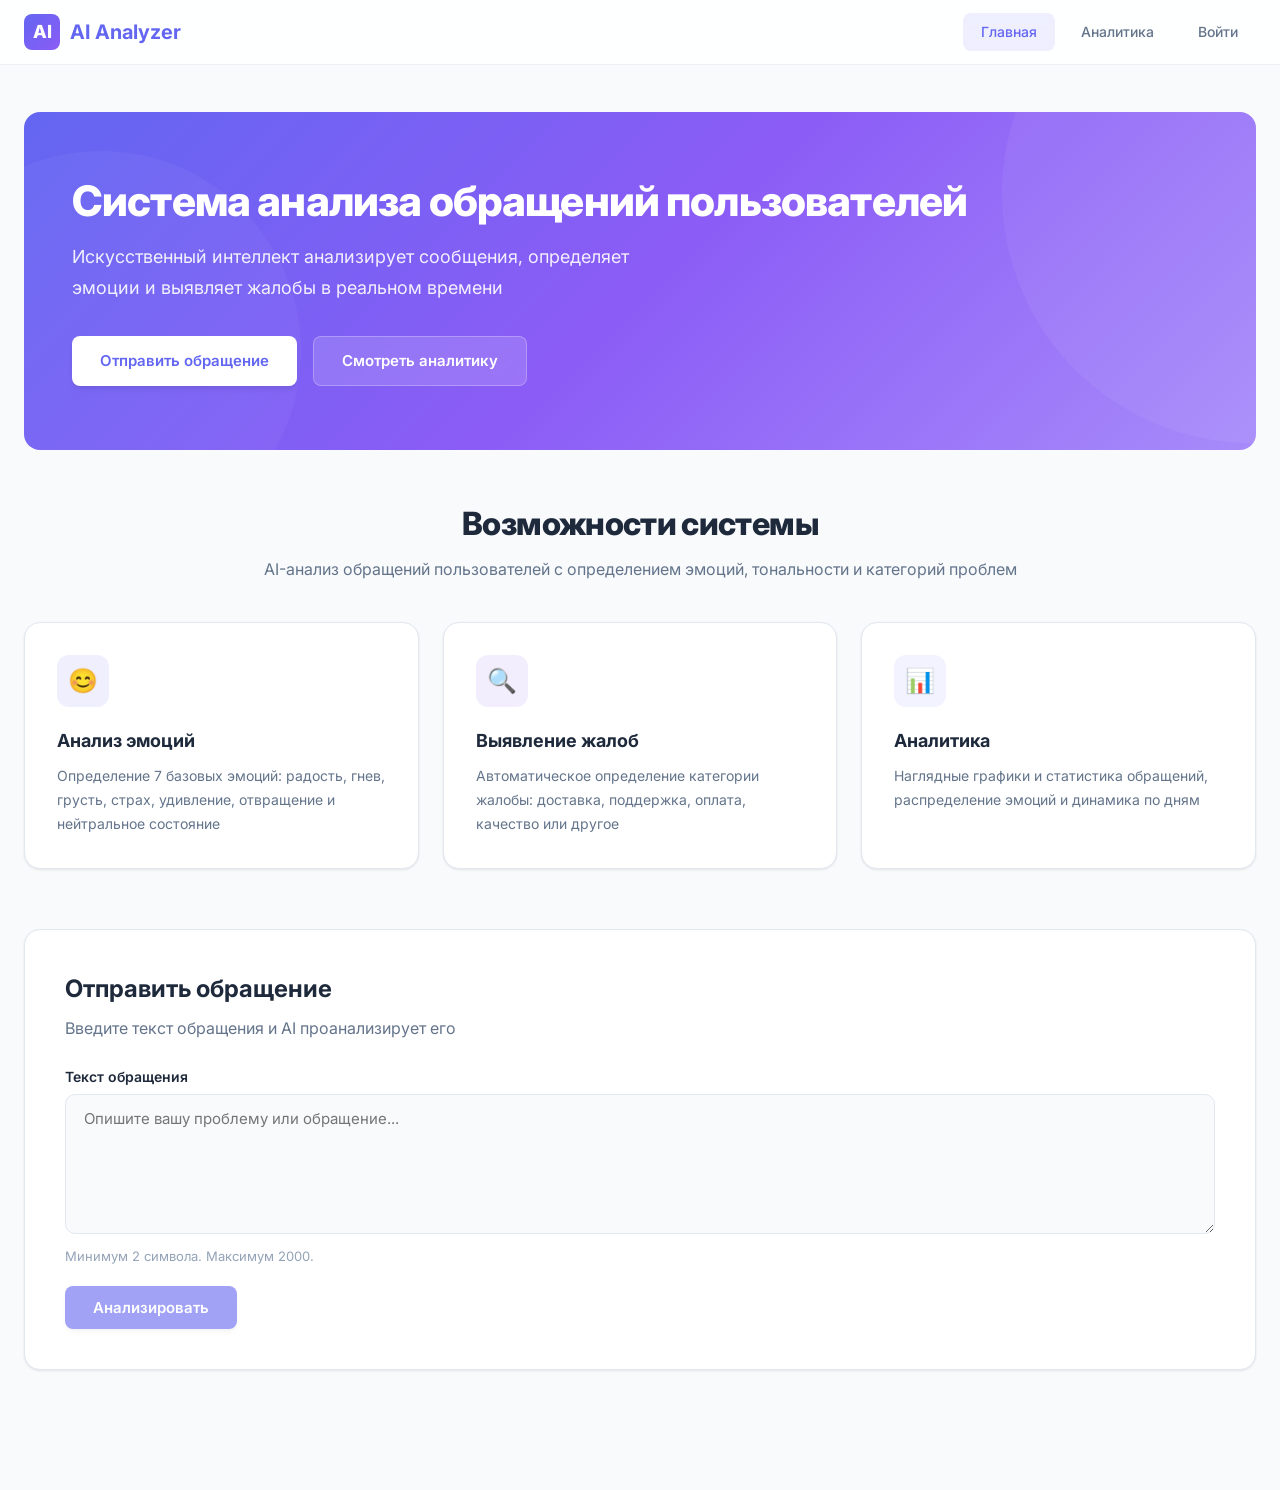
==== index.html @ b8510c82 "update" ====
<!DOCTYPE html>
<html lang="ru">
<head>
    <meta charset="UTF-8">
    <meta name="viewport" content="width=device-width, initial-scale=1.0">
    <title>AI Analyzer - Система анализа обращений</title>
    <link rel="stylesheet" href="css/style.css">
</head>
<body>
    <!-- Header -->
    <header class="header" id="header">
        <div class="header-inner">
            <a href="/" class="logo">
                <span class="logo-icon">AI</span>
                AI Analyzer
            </a>
            <nav class="nav">
                <a href="/" class="nav-link active">Главная</a>
                <a href="/dashboard.html" class="nav-link">Аналитика</a>
                <div class="nav-user" id="navUser">
                    <a href="/auth.html" class="nav-link" id="authLink">Войти</a>
                    <div class="profile-trigger" id="profileTrigger" onclick="toggleProfileDropdown(event)">
                        <span class="user-avatar">U</span>
                        <span class="user-name">User</span>
                        <svg class="chevron-down" width="14" height="14" viewBox="0 0 24 24" fill="none" stroke="currentColor" stroke-width="2"><polyline points="6 9 12 15 18 9"/></svg>
                    </div>
                    <div class="profile-dropdown" id="profileDropdown">
                        <div class="dropdown-header">
                            <span class="dropdown-avatar">U</span>
                            <div class="dropdown-user-info">
                                <span class="dropdown-username" id="dropdownUsername">User</span>
                                <span class="dropdown-email" id="dropdownEmail">user@mail.com</span>
                            </div>
                        </div>
                        <div class="dropdown-divider"></div>
                        <a href="/profile.html" class="dropdown-item">
                            <svg width="16" height="16" viewBox="0 0 24 24" fill="none" stroke="currentColor" stroke-width="2"><path d="M20 21v-2a4 4 0 0 0-4-4H8a4 4 0 0 0-4 4v2"/><circle cx="12" cy="7" r="4"/></svg>
                            Профиль
                        </a>
                        <a href="/profile.html" class="dropdown-item">
                            <svg width="16" height="16" viewBox="0 0 24 24" fill="none" stroke="currentColor" stroke-width="2"><circle cx="12" cy="12" r="3"/><path d="M19.4 15a1.65 1.65 0 0 0 .33 1.82l.06.06a2 2 0 0 1 0 2.83 2 2 0 0 1-2.83 0l-.06-.06a1.65 1.65 0 0 0-1.82-.33 1.65 1.65 0 0 0-1 1.51V21a2 2 0 0 1-2 2 2 2 0 0 1-2-2v-.09A1.65 1.65 0 0 0 9 19.4a1.65 1.65 0 0 0-1.82.33l-.06.06a2 2 0 0 1-2.83 0 2 2 0 0 1 0-2.83l.06-.06A1.65 1.65 0 0 0 4.68 15a1.65 1.65 0 0 0-1.51-1H3a2 2 0 0 1-2-2 2 2 0 0 1 2-2h.09A1.65 1.65 0 0 0 4.6 9a1.65 1.65 0 0 0-.33-1.82l-.06-.06a2 2 0 0 1 0-2.83 2 2 0 0 1 2.83 0l.06.06A1.65 1.65 0 0 0 9 4.68a1.65 1.65 0 0 0 1-1.51V3a2 2 0 0 1 2-2 2 2 0 0 1 2 2v.09a1.65 1.65 0 0 0 1 1.51 1.65 1.65 0 0 0 1.82-.33l.06-.06a2 2 0 0 1 2.83 0 2 2 0 0 1 0 2.83l-.06.06a1.65 1.65 0 0 0-.33 1.82V9a1.65 1.65 0 0 0 1.51 1H21a2 2 0 0 1 2 2 2 2 0 0 1-2 2h-.09a1.65 1.65 0 0 0-1.51 1z"/></svg>
                            Настройки аккаунта
                        </a>
                        <a href="/profile.html#password" class="dropdown-item">
                            <svg width="16" height="16" viewBox="0 0 24 24" fill="none" stroke="currentColor" stroke-width="2"><rect x="3" y="11" width="18" height="11" rx="2" ry="2"/><path d="M7 11V7a5 5 0 0 1 10 0v4"/></svg>
                            Сменить пароль
                        </a>
                        <div class="dropdown-divider"></div>
                        <button class="dropdown-item dropdown-logout" onclick="handleLogout()">
                            <svg width="16" height="16" viewBox="0 0 24 24" fill="none" stroke="currentColor" stroke-width="2"><path d="M9 21H5a2 2 0 0 1-2-2V5a2 2 0 0 1 2-2h4"/><polyline points="16 17 21 12 16 7"/><line x1="21" y1="12" x2="9" y2="12"/></svg>
                            Выйти
                        </button>
                    </div>
                </div>
            </nav>
        </div>
    </header>

    <!-- Main Content -->
    <main class="main-content">
        <div class="section" style="padding-top: 48px;">
            <!-- Hero -->
            <section class="hero">
                <div class="hero-content">
                    <h1>Система анализа обращений пользователей</h1>
                    <p>Искусственный интеллект анализирует сообщения, определяет эмоции и выявляет жалобы в реальном времени</p>
                    <div class="hero-buttons">
                        <a href="#analyze" class="btn btn-primary">Отправить обращение</a>
                        <a href="/dashboard.html" class="btn btn-secondary">Смотреть аналитику</a>
                    </div>
                </div>
            </section>

            <!-- Features -->
            <div class="section-title">
                <h2>Возможности системы</h2>
                <p>AI-анализ обращений пользователей с определением эмоций, тональности и категорий проблем</p>
            </div>

            <div class="feature-grid">
                <div class="feature-card">
                    <div class="feature-icon blue">😊</div>
                    <h3>Анализ эмоций</h3>
                    <p>Определение 7 базовых эмоций: радость, гнев, грусть, страх, удивление, отвращение и нейтральное состояние</p>
                </div>
                <div class="feature-card">
                    <div class="feature-icon purple">🔍</div>
                    <h3>Выявление жалоб</h3>
                    <p>Автоматическое определение категории жалобы: доставка, поддержка, оплата, качество или другое</p>
                </div>
                <div class="feature-card">
                    <div class="feature-icon indigo">📊</div>
                    <h3>Аналитика</h3>
                    <p>Наглядные графики и статистика обращений, распределение эмоций и динамика по дням</p>
                </div>
            </div>

            <!-- Analyze Form -->
            <section class="form-section" id="analyze">
                <h2>Отправить обращение</h2>
                <p>Введите текст обращения и AI проанализирует его</p>

                <div class="form-group">
                    <label for="messageText">Текст обращения</label>
                    <textarea id="messageText" placeholder="Опишите вашу проблему или обращение..." maxlength="2000"></textarea>
                    <div class="form-hint">Минимум 2 символа. Максимум 2000.</div>
                </div>

                <button class="btn btn-accent" id="analyzeBtn" onclick="handleAnalyze()">
                    <span class="btn-text">Анализировать</span>
                    <span class="spinner" style="display:none"></span>
                </button>

                <!-- Result -->
                <div class="analysis-result" id="analysisResult">
                    <h3 style="margin-top: 28px; margin-bottom: 16px; font-size: 18px;">Результат анализа</h3>
                    <div class="result-grid" id="resultGrid">
                        <div class="result-item">
                            <div class="label">Эмоция</div>
                            <div class="value" id="resultEmotion">—</div>
                        </div>
                        <div class="result-item">
                            <div class="label">Тональность</div>
                            <div class="value" id="resultSentiment">—</div>
                        </div>
                        <div class="result-item">
                            <div class="label">Вероятность</div>
                            <div class="value" id="resultScore">—</div>
                        </div>
                        <div class="result-item">
                            <div class="label">Категория</div>
                            <div class="value" id="resultCategory">—</div>
                        </div>
                    </div>
                </div>
            </section>
        </div>
    </main>

    <!-- Toast Container -->
    <div class="toast-container" id="toastContainer"></div>

    <script src="js/api.js"></script>
    <script src="js/main.js"></script>
</body>
</html>
---- css/style.css ----
@import url('https://fonts.googleapis.com/css2?family=Inter:wght@300;400;500;600;700;800&display=swap');

[data-theme="dark"] {
    --primary: #818CF8;
    --primary-light: #A5B4FC;
    --primary-dark: #6366F1;
    --secondary: #A78BFA;
    --accent: #C4B5FD;
    --bg: #0F172A;
    --bg-card: #1E293B;
    --text: #F1F5F9;
    --text-secondary: #94A3B8;
    --text-light: #64748B;
    --border: #334155;
    --shadow: 0 1px 3px rgba(0,0,0,0.3), 0 1px 2px rgba(0,0,0,0.2);
    --shadow-md: 0 4px 6px -1px rgba(0,0,0,0.4), 0 2px 4px -1px rgba(0,0,0,0.3);
    --shadow-lg: 0 10px 15px -3px rgba(0,0,0,0.4), 0 4px 6px -2px rgba(0,0,0,0.3);
    --shadow-xl: 0 20px 25px -5px rgba(0,0,0,0.5), 0 10px 10px -5px rgba(0,0,0,0.4);
}

[data-theme="dark"] .header {
    background: rgba(15,23,42,0.85);
    border-bottom-color: rgba(51,65,85,0.6);
}

[data-theme="dark"] textarea, [data-theme="dark"] input {
    background: #0F172A;
    color: #F1F5F9;
}

[data-theme="dark"] textarea:focus, [data-theme="dark"] input:focus {
    background: #1E293B;
}

[data-theme="dark"] .feature-card,
[data-theme="dark"] .form-section {
    background: var(--bg-card);
}

[data-theme="dark"] .profile-dropdown {
    background: #1E293B;
    box-shadow: 0 10px 40px rgba(0,0,0,0.4), 0 0 0 1px rgba(51,65,85,0.6);
}

:root {
    --primary: #6366F1;
    --primary-light: #818CF8;
    --primary-dark: #4F46E5;
    --secondary: #8B5CF6;
    --accent: #A78BFA;
    --bg: #F8FAFC;
    --bg-card: #FFFFFF;
    --text: #1E293B;
    --text-secondary: #64748B;
    --text-light: #94A3B8;
    --border: #E2E8F0;
    --shadow: 0 1px 3px rgba(0,0,0,0.06), 0 1px 2px rgba(0,0,0,0.04);
    --shadow-md: 0 4px 6px -1px rgba(0,0,0,0.07), 0 2px 4px -1px rgba(0,0,0,0.04);
    --shadow-lg: 0 10px 15px -3px rgba(0,0,0,0.08), 0 4px 6px -2px rgba(0,0,0,0.04);
    --shadow-xl: 0 20px 25px -5px rgba(0,0,0,0.1), 0 10px 10px -5px rgba(0,0,0,0.04);
    --radius: 16px;
    --radius-sm: 10px;
    --radius-xs: 8px;
    --transition: 0.3s cubic-bezier(0.4, 0, 0.2, 1);
}

*, *::before, *::after {
    margin: 0;
    padding: 0;
    box-sizing: border-box;
}

html {
    scroll-behavior: smooth;
}

body {
    font-family: 'Inter', -apple-system, BlinkMacSystemFont, sans-serif;
    background: var(--bg);
    color: var(--text);
    line-height: 1.6;
    -webkit-font-smoothing: antialiased;
    min-height: 100vh;
}

a {
    text-decoration: none;
    color: inherit;
}

img {
    max-width: 100%;
    display: block;
}

/* Header */
.header {
    position: fixed;
    top: 0;
    left: 0;
    right: 0;
    z-index: 1000;
    background: rgba(255,255,255,0.85);
    backdrop-filter: blur(20px);
    -webkit-backdrop-filter: blur(20px);
    border-bottom: 1px solid rgba(226,232,240,0.6);
    transition: var(--transition);
}

.header.scrolled {
    box-shadow: var(--shadow-md);
}

.header-inner {
    max-width: 1280px;
    margin: 0 auto;
    padding: 0 24px;
    display: flex;
    align-items: center;
    justify-content: space-between;
    height: 64px;
}

.logo {
    display: flex;
    align-items: center;
    gap: 10px;
    font-weight: 700;
    font-size: 20px;
    color: var(--primary);
}

.logo-icon {
    width: 36px;
    height: 36px;
    background: linear-gradient(135deg, var(--primary), var(--secondary));
    border-radius: var(--radius-xs);
    display: flex;
    align-items: center;
    justify-content: center;
    color: white;
    font-size: 18px;
    font-weight: 800;
}

.nav {
    display: flex;
    align-items: center;
    gap: 8px;
}

.nav-link {
    padding: 8px 18px;
    border-radius: var(--radius-xs);
    font-size: 14px;
    font-weight: 500;
    color: var(--text-secondary);
    transition: var(--transition);
    cursor: pointer;
    border: none;
    background: none;
}

.nav-link:hover {
    color: var(--text);
    background: rgba(99,102,241,0.06);
}

.nav-link.active {
    color: var(--primary);
    background: rgba(99,102,241,0.1);
}

.nav-user {
    display: flex;
    align-items: center;
    gap: 12px;
    position: relative;
}

/* Profile Trigger */
.profile-trigger {
    display: none;
    align-items: center;
    gap: 8px;
    padding: 4px 12px 4px 4px;
    border-radius: 100px;
    cursor: pointer;
    transition: var(--transition);
    border: 1px solid transparent;
    background: none;
}

.profile-trigger:hover {
    background: rgba(99,102,241,0.06);
    border-color: var(--border);
}

.user-avatar {
    width: 32px;
    height: 32px;
    border-radius: 50%;
    background: linear-gradient(135deg, var(--primary), var(--secondary));
    color: white;
    display: flex;
    align-items: center;
    justify-content: center;
    font-size: 13px;
    font-weight: 700;
    flex-shrink: 0;
    letter-spacing: 0;
}

.user-name {
    font-size: 13px;
    font-weight: 600;
    color: var(--text);
    max-width: 100px;
    overflow: hidden;
    text-overflow: ellipsis;
    white-space: nowrap;
}

.chevron-down {
    color: var(--text-light);
    transition: transform 0.25s ease;
    flex-shrink: 0;
}

.profile-trigger.open .chevron-down {
    transform: rotate(180deg);
}

/* Profile Dropdown */
.profile-dropdown {
    position: absolute;
    top: calc(100% + 8px);
    right: 0;
    min-width: 240px;
    background: var(--bg-card);
    border-radius: 14px;
    box-shadow: 0 10px 40px rgba(0,0,0,0.1), 0 0 0 1px rgba(0,0,0,0.04);
    padding: 6px;
    opacity: 0;
    visibility: hidden;
    transform: translateY(-6px) scale(0.98);
    transition: all 0.2s cubic-bezier(0.4, 0, 0.2, 1);
    z-index: 1001;
    transform-origin: top right;
}

.profile-dropdown.open {
    opacity: 1;
    visibility: visible;
    transform: translateY(0) scale(1);
}

.dropdown-header {
    display: flex;
    align-items: center;
    gap: 12px;
    padding: 12px 12px;
}

.dropdown-avatar {
    width: 40px;
    height: 40px;
    border-radius: 50%;
    background: linear-gradient(135deg, var(--primary), var(--secondary));
    color: white;
    display: flex;
    align-items: center;
    justify-content: center;
    font-size: 16px;
    font-weight: 700;
    flex-shrink: 0;
}

.dropdown-user-info {
    display: flex;
    flex-direction: column;
    min-width: 0;
}

.dropdown-username {
    font-size: 14px;
    font-weight: 600;
    color: var(--text);
    overflow: hidden;
    text-overflow: ellipsis;
    white-space: nowrap;
}

.dropdown-email {
    font-size: 12px;
    color: var(--text-secondary);
    overflow: hidden;
    text-overflow: ellipsis;
    white-space: nowrap;
}

.dropdown-divider {
    height: 1px;
    background: var(--border);
    margin: 4px 0;
}

.dropdown-item {
    display: flex;
    align-items: center;
    gap: 10px;
    padding: 9px 12px;
    border-radius: 8px;
    font-size: 13px;
    font-weight: 500;
    color: var(--text);
    cursor: pointer;
    transition: var(--transition);
    border: none;
    background: none;
    width: 100%;
    text-align: left;
    font-family: inherit;
    text-decoration: none;
}

.dropdown-item svg {
    color: var(--text-light);
    flex-shrink: 0;
}

.dropdown-item:hover {
    background: rgba(99,102,241,0.06);
    color: var(--primary);
}

.dropdown-item:hover svg {
    color: var(--primary);
}

.dropdown-logout {
    color: #EF4444;
}

.dropdown-logout svg {
    color: #EF4444;
}

.dropdown-logout:hover {
    background: rgba(239,68,68,0.06) !important;
    color: #DC2626 !important;
}

.dropdown-logout:hover svg {
    color: #DC2626 !important;
}

/* Main Content */
.main-content {
    padding-top: 64px;
    min-height: 100vh;
}

.section {
    max-width: 1280px;
    margin: 0 auto;
    padding: 60px 24px;
}

/* Hero */
.hero {
    background: linear-gradient(135deg, #6366F1 0%, #8B5CF6 50%, #A78BFA 100%);
    border-radius: var(--radius);
    padding: 64px 48px;
    color: white;
    position: relative;
    overflow: hidden;
    margin-bottom: 48px;
}

.hero::before {
    content: '';
    position: absolute;
    top: -50%;
    right: -20%;
    width: 500px;
    height: 500px;
    background: rgba(255,255,255,0.05);
    border-radius: 50%;
}

.hero::after {
    content: '';
    position: absolute;
    bottom: -30%;
    left: -10%;
    width: 400px;
    height: 400px;
    background: rgba(255,255,255,0.04);
    border-radius: 50%;
}

.hero-content {
    position: relative;
    z-index: 1;
}

.hero h1 {
    font-size: 42px;
    font-weight: 800;
    line-height: 1.2;
    margin-bottom: 16px;
    letter-spacing: -0.02em;
}

.hero p {
    font-size: 18px;
    opacity: 0.9;
    max-width: 600px;
    margin-bottom: 32px;
    line-height: 1.7;
}

.hero-buttons {
    display: flex;
    gap: 16px;
    flex-wrap: wrap;
}

.btn {
    display: inline-flex;
    align-items: center;
    gap: 8px;
    padding: 12px 28px;
    border-radius: var(--radius-xs);
    font-size: 15px;
    font-weight: 600;
    border: none;
    cursor: pointer;
    transition: var(--transition);
    font-family: inherit;
}

.btn-primary {
    background: white;
    color: var(--primary);
    box-shadow: var(--shadow-md);
}

.btn-primary:hover {
    transform: translateY(-2px);
    box-shadow: var(--shadow-lg);
}

.btn-secondary {
    background: rgba(255,255,255,0.15);
    color: white;
    border: 1px solid rgba(255,255,255,0.25);
    backdrop-filter: blur(4px);
}

.btn-secondary:hover {
    background: rgba(255,255,255,0.25);
    transform: translateY(-2px);
}

.btn-accent {
    background: var(--primary);
    color: white;
    box-shadow: var(--shadow-md);
}

.btn-accent:hover {
    background: var(--primary-dark);
    transform: translateY(-2px);
    box-shadow: var(--shadow-lg);
}

.btn-outline {
    background: transparent;
    color: var(--primary);
    border: 2px solid var(--primary);
}

.btn-outline:hover {
    background: rgba(99,102,241,0.06);
    transform: translateY(-2px);
}

.btn:disabled {
    opacity: 0.6;
    cursor: not-allowed;
    transform: none !important;
}

/* Feature Cards */
.feature-grid {
    display: grid;
    grid-template-columns: repeat(3, 1fr);
    gap: 24px;
    margin-bottom: 60px;
}

.feature-card {
    background: var(--bg-card);
    border-radius: var(--radius);
    padding: 32px;
    box-shadow: var(--shadow);
    transition: var(--transition);
    border: 1px solid var(--border);
}

.feature-card:hover {
    transform: translateY(-4px);
    box-shadow: var(--shadow-lg);
    border-color: var(--primary-light);
}

.feature-icon {
    width: 52px;
    height: 52px;
    border-radius: 12px;
    display: flex;
    align-items: center;
    justify-content: center;
    font-size: 24px;
    margin-bottom: 20px;
}

.feature-icon.blue { background: rgba(99,102,241,0.1); color: var(--primary); }
.feature-icon.purple { background: rgba(139,92,246,0.1); color: var(--secondary); }
.feature-icon.indigo { background: rgba(129,140,248,0.1); color: var(--primary-light); }

.feature-card h3 {
    font-size: 18px;
    font-weight: 700;
    margin-bottom: 8px;
}

.feature-card p {
    color: var(--text-secondary);
    font-size: 14px;
    line-height: 1.7;
}

/* Form Section */
.form-section {
    background: var(--bg-card);
    border-radius: var(--radius);
    padding: 40px;
    box-shadow: var(--shadow);
    border: 1px solid var(--border);
    margin-bottom: 60px;
}

.form-section h2 {
    font-size: 24px;
    font-weight: 700;
    margin-bottom: 8px;
}

.form-section > p {
    color: var(--text-secondary);
    margin-bottom: 24px;
}

.form-group {
    margin-bottom: 20px;
}

.form-group label {
    display: block;
    font-size: 14px;
    font-weight: 600;
    margin-bottom: 6px;
    color: var(--text);
}

textarea, input[type="text"], input[type="email"], input[type="password"] {
    width: 100%;
    padding: 14px 18px;
    border: 1.5px solid var(--border);
    border-radius: var(--radius-sm);
    font-size: 15px;
    font-family: inherit;
    transition: var(--transition);
    background: var(--bg);
    color: var(--text);
    outline: none;
}

textarea:focus, input:focus {
    border-color: var(--primary);
    box-shadow: 0 0 0 3px rgba(99,102,241,0.1);
    background: white;
}

textarea {
    min-height: 140px;
    resize: vertical;
}

.form-hint {
    font-size: 13px;
    color: var(--text-light);
    margin-top: 4px;
}

/* Analysis Result */
.analysis-result {
    opacity: 0;
    max-height: 0;
    overflow: hidden;
    transition: all 0.5s cubic-bezier(0.4, 0, 0.2, 1);
}

.analysis-result.visible {
    opacity: 1;
    max-height: 800px;
}

.result-grid {
    display: grid;
    grid-template-columns: repeat(4, 1fr);
    gap: 16px;
    margin-top: 20px;
}

.result-item {
    background: var(--bg);
    border-radius: var(--radius-sm);
    padding: 20px;
    text-align: center;
    border: 1px solid var(--border);
}

.result-item .label {
    font-size: 12px;
    font-weight: 600;
    text-transform: uppercase;
    letter-spacing: 0.05em;
    color: var(--text-light);
    margin-bottom: 8px;
}

.result-item .value {
    font-size: 18px;
    font-weight: 700;
    color: var(--text);
}

.result-item .value .score {
    font-size: 14px;
    font-weight: 500;
    color: var(--text-secondary);
    display: block;
    margin-top: 2px;
}

.result-item .sentiment-badge {
    display: inline-flex;
    align-items: center;
    gap: 6px;
    padding: 4px 14px;
    border-radius: 20px;
    font-size: 13px;
    font-weight: 600;
}

.sentiment-badge.positive { background: rgba(34,197,94,0.1); color: #16A34A; }
.sentiment-badge.negative { background: rgba(239,68,68,0.1); color: #DC2626; }
.sentiment-badge.neutral { background: rgba(100,116,139,0.1); color: #475569; }

/* Spinner */
.spinner {
    display: inline-block;
    width: 20px;
    height: 20px;
    border: 2px solid rgba(255,255,255,0.3);
    border-top-color: white;
    border-radius: 50%;
    animation: spin 0.6s linear infinite;
}

.spinner.dark {
    border-color: rgba(99,102,241,0.2);
    border-top-color: var(--primary);
}

@keyframes spin {
    to { transform: rotate(360deg); }
}

/* Toast */
.toast-container {
    position: fixed;
    top: 80px;
    right: 24px;
    z-index: 10000;
    display: flex;
    flex-direction: column;
    gap: 8px;
}

.toast {
    background: var(--bg-card);
    padding: 14px 20px;
    border-radius: var(--radius-sm);
    box-shadow: var(--shadow-lg);
    border: 1px solid var(--border);
    display: flex;
    align-items: center;
    gap: 12px;
    font-size: 14px;
    font-weight: 500;
    animation: slideIn 0.3s ease;
    min-width: 300px;
}

.toast.success { border-left: 4px solid #22C55E; }
.toast.error { border-left: 4px solid #EF4444; }
.toast.info { border-left: 4px solid var(--primary); }

.toast-icon {
    width: 24px;
    height: 24px;
    border-radius: 50%;
    display: flex;
    align-items: center;
    justify-content: center;
    font-size: 12px;
    flex-shrink: 0;
}

.toast.success .toast-icon { background: rgba(34,197,94,0.1); color: #16A34A; }
.toast.error .toast-icon { background: rgba(239,68,68,0.1); color: #DC2626; }
.toast.info .toast-icon { background: rgba(99,102,241,0.1); color: var(--primary); }

.toast-close {
    margin-left: auto;
    background: none;
    border: none;
    cursor: pointer;
    color: var(--text-light);
    font-size: 16px;
    padding: 2px;
}

@keyframes slideIn {
    from { transform: translateX(100%); opacity: 0; }
    to { transform: translateX(0); opacity: 1; }
}

/* Empty State */
.empty-state {
    text-align: center;
    padding: 60px 24px;
    color: var(--text-secondary);
}

.empty-state-icon {
    font-size: 48px;
    margin-bottom: 16px;
}

.empty-state h3 {
    font-size: 18px;
    font-weight: 600;
    margin-bottom: 8px;
    color: var(--text);
}

.empty-state p {
    font-size: 14px;
}

/* Section Title */
.section-title {
    text-align: center;
    margin-bottom: 40px;
}

.section-title h2 {
    font-size: 32px;
    font-weight: 800;
    letter-spacing: -0.02em;
    margin-bottom: 8px;
}

.section-title p {
    color: var(--text-secondary);
    font-size: 16px;
}

/* Responsive */
@media (max-width: 1024px) {
    .feature-grid {
        grid-template-columns: repeat(2, 1fr);
    }
    .result-grid {
        grid-template-columns: repeat(2, 1fr);
    }
}

@media (max-width: 768px) {
    .hero {
        padding: 40px 24px;
    }
    .hero h1 {
        font-size: 28px;
    }
    .hero p {
        font-size: 16px;
    }
    .feature-grid {
        grid-template-columns: 1fr;
    }
    .result-grid {
        grid-template-columns: repeat(2, 1fr);
    }
    .form-section {
        padding: 24px;
    }
    .section {
        padding: 40px 16px;
    }
    .nav-link span.nav-label {
        display: none;
    }
}

@media (max-width: 480px) {
    .result-grid {
        grid-template-columns: 1fr;
    }
    .hero-buttons {
        flex-direction: column;
    }
    .hero-buttons .btn {
        width: 100%;
        justify-content: center;
    }
}
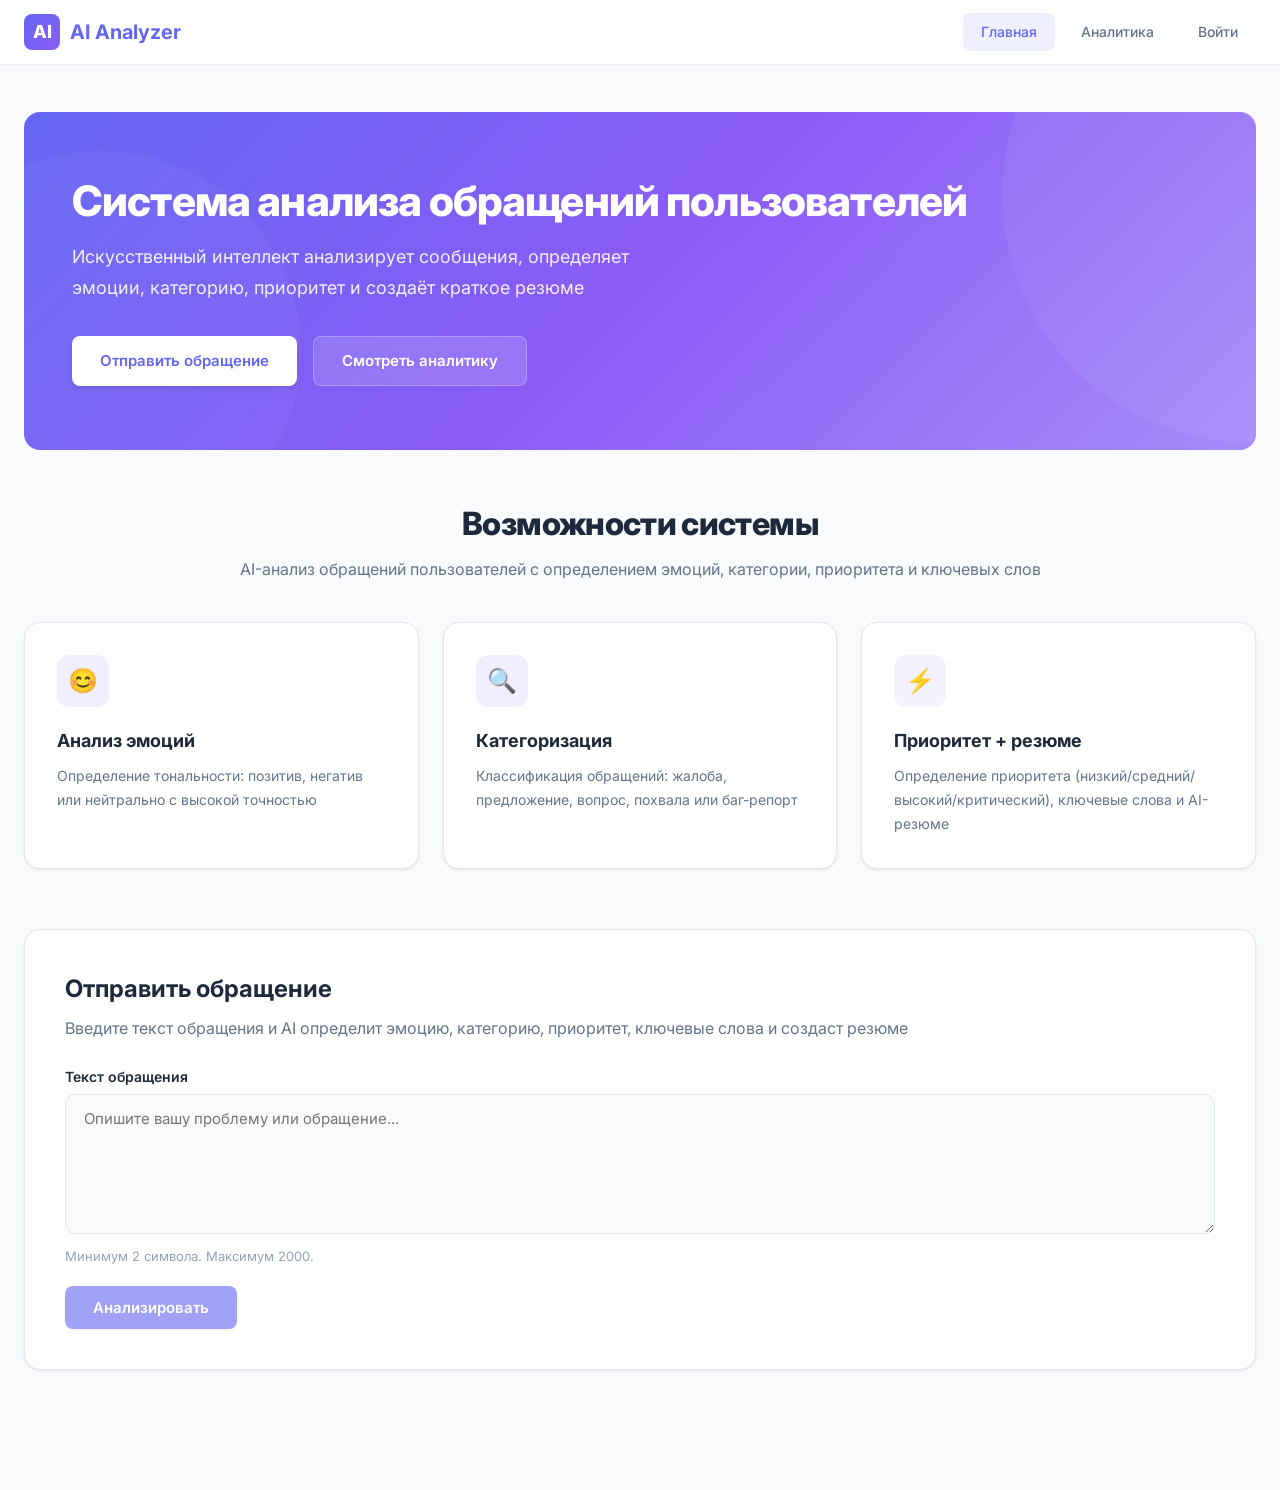
==== commit 520842a3: "update" ====
--- a/index.html
+++ b/index.html
@@ -5,6 +5,7 @@
     <meta name="viewport" content="width=device-width, initial-scale=1.0">
     <title>AI Analyzer - Система анализа обращений</title>
     <link rel="stylesheet" href="css/style.css">
+    <script>document.documentElement.classList.toggle('vt-auth', !!localStorage.getItem('token'));</script>
 </head>
 <body>
     <!-- Header -->
@@ -20,16 +21,16 @@
                 <div class="nav-user" id="navUser">
                     <a href="/auth.html" class="nav-link" id="authLink">Войти</a>
                     <div class="profile-trigger" id="profileTrigger" onclick="toggleProfileDropdown(event)">
-                        <span class="user-avatar">U</span>
-                        <span class="user-name">User</span>
+                        <span class="user-avatar"></span>
+                        <span class="user-name"></span>
                         <svg class="chevron-down" width="14" height="14" viewBox="0 0 24 24" fill="none" stroke="currentColor" stroke-width="2"><polyline points="6 9 12 15 18 9"/></svg>
                     </div>
                     <div class="profile-dropdown" id="profileDropdown">
                         <div class="dropdown-header">
-                            <span class="dropdown-avatar">U</span>
+                            <span class="dropdown-avatar"></span>
                             <div class="dropdown-user-info">
-                                <span class="dropdown-username" id="dropdownUsername">User</span>
-                                <span class="dropdown-email" id="dropdownEmail">user@mail.com</span>
+                                <span class="dropdown-username" id="dropdownUsername"></span>
+                                <span class="dropdown-email" id="dropdownEmail"></span>
                             </div>
                         </div>
                         <div class="dropdown-divider"></div>
@@ -63,7 +64,7 @@
             <section class="hero">
                 <div class="hero-content">
                     <h1>Система анализа обращений пользователей</h1>
-                    <p>Искусственный интеллект анализирует сообщения, определяет эмоции и выявляет жалобы в реальном времени</p>
+                    <p>Искусственный интеллект анализирует сообщения, определяет эмоции, категорию, приоритет и создаёт краткое резюме</p>
                     <div class="hero-buttons">
                         <a href="#analyze" class="btn btn-primary">Отправить обращение</a>
                         <a href="/dashboard.html" class="btn btn-secondary">Смотреть аналитику</a>
@@ -74,31 +75,31 @@
             <!-- Features -->
             <div class="section-title">
                 <h2>Возможности системы</h2>
-                <p>AI-анализ обращений пользователей с определением эмоций, тональности и категорий проблем</p>
+                <p>AI-анализ обращений пользователей с определением эмоций, категории, приоритета и ключевых слов</p>
             </div>
 
             <div class="feature-grid">
                 <div class="feature-card">
                     <div class="feature-icon blue">😊</div>
                     <h3>Анализ эмоций</h3>
-                    <p>Определение 7 базовых эмоций: радость, гнев, грусть, страх, удивление, отвращение и нейтральное состояние</p>
+                    <p>Определение тональности: позитив, негатив или нейтрально с высокой точностью</p>
                 </div>
                 <div class="feature-card">
                     <div class="feature-icon purple">🔍</div>
-                    <h3>Выявление жалоб</h3>
-                    <p>Автоматическое определение категории жалобы: доставка, поддержка, оплата, качество или другое</p>
+                    <h3>Категоризация</h3>
+                    <p>Классификация обращений: жалоба, предложение, вопрос, похвала или баг-репорт</p>
                 </div>
                 <div class="feature-card">
-                    <div class="feature-icon indigo">📊</div>
-                    <h3>Аналитика</h3>
-                    <p>Наглядные графики и статистика обращений, распределение эмоций и динамика по дням</p>
+                    <div class="feature-icon indigo">⚡</div>
+                    <h3>Приоритет + резюме</h3>
+                    <p>Определение приоритета (низкий/средний/высокий/критический), ключевые слова и AI-резюме</p>
                 </div>
             </div>
 
             <!-- Analyze Form -->
             <section class="form-section" id="analyze">
                 <h2>Отправить обращение</h2>
-                <p>Введите текст обращения и AI проанализирует его</p>
+                <p>Введите текст обращения и AI определит эмоцию, категорию, приоритет, ключевые слова и создаст резюме</p>
 
                 <div class="form-group">
                     <label for="messageText">Текст обращения</label>
@@ -120,17 +121,21 @@
                             <div class="value" id="resultEmotion">—</div>
                         </div>
                         <div class="result-item">
-                            <div class="label">Тональность</div>
-                            <div class="value" id="resultSentiment">—</div>
-                        </div>
-                        <div class="result-item">
-                            <div class="label">Вероятность</div>
-                            <div class="value" id="resultScore">—</div>
-                        </div>
-                        <div class="result-item">
                             <div class="label">Категория</div>
                             <div class="value" id="resultCategory">—</div>
                         </div>
+                        <div class="result-item">
+                            <div class="label">Приоритет</div>
+                            <div class="value" id="resultPriority">—</div>
+                        </div>
+                    </div>
+                    <div class="result-keywords" id="resultKeywords" style="display:none">
+                        <div class="label">Ключевые слова</div>
+                        <div class="keywords-list" id="keywordsList"></div>
+                    </div>
+                    <div class="result-summary" id="resultSummary" style="display:none">
+                        <div class="label">AI-резюме</div>
+                        <div class="summary-text" id="summaryText"></div>
                     </div>
                 </div>
             </section>
@@ -141,6 +146,7 @@
     <div class="toast-container" id="toastContainer"></div>
 
     <script src="js/api.js"></script>
+    <script src="js/transitions.js"></script>
     <script src="js/main.js"></script>
 </body>
 </html>
--- a/css/style.css
+++ b/css/style.css
@@ -616,12 +616,12 @@
 
 .analysis-result.visible {
     opacity: 1;
-    max-height: 800px;
+    max-height: 1200px;
 }
 
 .result-grid {
     display: grid;
-    grid-template-columns: repeat(4, 1fr);
+    grid-template-columns: repeat(3, 1fr);
     gap: 16px;
     margin-top: 20px;
 }
@@ -657,7 +657,7 @@
     margin-top: 2px;
 }
 
-.result-item .sentiment-badge {
+.result-item .category-badge {
     display: inline-flex;
     align-items: center;
     gap: 6px;
@@ -665,11 +665,101 @@
     border-radius: 20px;
     font-size: 13px;
     font-weight: 600;
-}
-
-.sentiment-badge.positive { background: rgba(34,197,94,0.1); color: #16A34A; }
-.sentiment-badge.negative { background: rgba(239,68,68,0.1); color: #DC2626; }
-.sentiment-badge.neutral { background: rgba(100,116,139,0.1); color: #475569; }
+    background: rgba(99,102,241,0.1);
+    color: var(--primary);
+}
+
+.emotion-badge {
+    display: inline-flex;
+    align-items: center;
+    gap: 6px;
+    padding: 4px 14px;
+    border-radius: 20px;
+    font-size: 15px;
+    font-weight: 600;
+}
+
+.emotion-badge.positive { background: rgba(34,197,94,0.1); color: #16A34A; }
+.emotion-badge.negative { background: rgba(239,68,68,0.1); color: #DC2626; }
+.emotion-badge.neutral { background: rgba(100,116,139,0.1); color: #475569; }
+
+.priority-badge {
+    display: inline-flex;
+    align-items: center;
+    gap: 6px;
+    padding: 4px 14px;
+    border-radius: 20px;
+    font-size: 13px;
+    font-weight: 600;
+}
+
+.priority-critical {
+    background: rgba(220,38,38,0.12);
+    color: #DC2626;
+}
+
+.priority-high {
+    background: rgba(234,88,12,0.12);
+    color: #EA580C;
+}
+
+.priority-medium {
+    background: rgba(234,179,8,0.12);
+    color: #A16207;
+}
+
+.priority-low {
+    background: rgba(34,197,94,0.1);
+    color: #16A34A;
+}
+
+.result-keywords {
+    margin-top: 20px;
+    padding: 16px 20px;
+    background: var(--bg);
+    border-radius: var(--radius-sm);
+    border: 1px solid var(--border);
+}
+
+.result-keywords .label,
+.result-summary .label {
+    font-size: 12px;
+    font-weight: 600;
+    text-transform: uppercase;
+    letter-spacing: 0.05em;
+    color: var(--text-light);
+    margin-bottom: 10px;
+}
+
+.keywords-list {
+    display: flex;
+    flex-wrap: wrap;
+    gap: 8px;
+}
+
+.keyword-tag {
+    display: inline-block;
+    padding: 4px 12px;
+    background: rgba(99,102,241,0.08);
+    color: var(--primary);
+    border-radius: 20px;
+    font-size: 13px;
+    font-weight: 500;
+}
+
+.result-summary {
+    margin-top: 12px;
+    padding: 16px 20px;
+    background: var(--bg);
+    border-radius: var(--radius-sm);
+    border: 1px solid var(--border);
+}
+
+.summary-text {
+    font-size: 14px;
+    line-height: 1.6;
+    color: var(--text);
+}
 
 /* Spinner */
 .spinner {
@@ -797,9 +887,6 @@
     .feature-grid {
         grid-template-columns: repeat(2, 1fr);
     }
-    .result-grid {
-        grid-template-columns: repeat(2, 1fr);
-    }
 }
 
 @media (max-width: 768px) {
@@ -841,3 +928,65 @@
         justify-content: center;
     }
 }
+
+/* ==========================================
+   Page Transitions - View Transitions API
+   Smooth direction-aware cross-document navigation
+   ========================================== */
+
+@view-transition {
+    navigation: auto;
+}
+
+@keyframes slide-out-left {
+    from { opacity: 1; transform: translateX(0); }
+    to { opacity: 0; transform: translateX(-20px); }
+}
+
+@keyframes slide-in-right {
+    from { opacity: 0; transform: translateX(20px); }
+    to { opacity: 1; transform: translateX(0); }
+}
+
+@keyframes slide-out-right {
+    from { opacity: 1; transform: translateX(0); }
+    to { opacity: 0; transform: translateX(20px); }
+}
+
+@keyframes slide-in-left {
+    from { opacity: 0; transform: translateX(-20px); }
+    to { opacity: 1; transform: translateX(0); }
+}
+
+::view-transition-old(root) {
+    animation: slide-out-left 220ms cubic-bezier(0.4, 0, 0.6, 1) both;
+}
+
+::view-transition-new(root) {
+    animation: slide-in-right 300ms cubic-bezier(0, 0, 0.2, 1) both;
+}
+
+:root[data-nav-type="back"]::view-transition-old(root) {
+    animation: slide-out-right 220ms cubic-bezier(0.4, 0, 0.6, 1) both;
+}
+
+:root[data-nav-type="back"]::view-transition-new(root) {
+    animation: slide-in-left 300ms cubic-bezier(0, 0, 0.2, 1) both;
+}
+
+.vt-auth #authLink {
+    display: none !important;
+}
+
+.vt-auth .profile-trigger {
+    display: flex !important;
+}
+
+@media (prefers-reduced-motion: reduce) {
+    ::view-transition-old(root),
+    ::view-transition-new(root),
+    :root[data-nav-type="back"]::view-transition-old(root),
+    :root[data-nav-type="back"]::view-transition-new(root) {
+        animation-duration: 0.01ms;
+    }
+}
